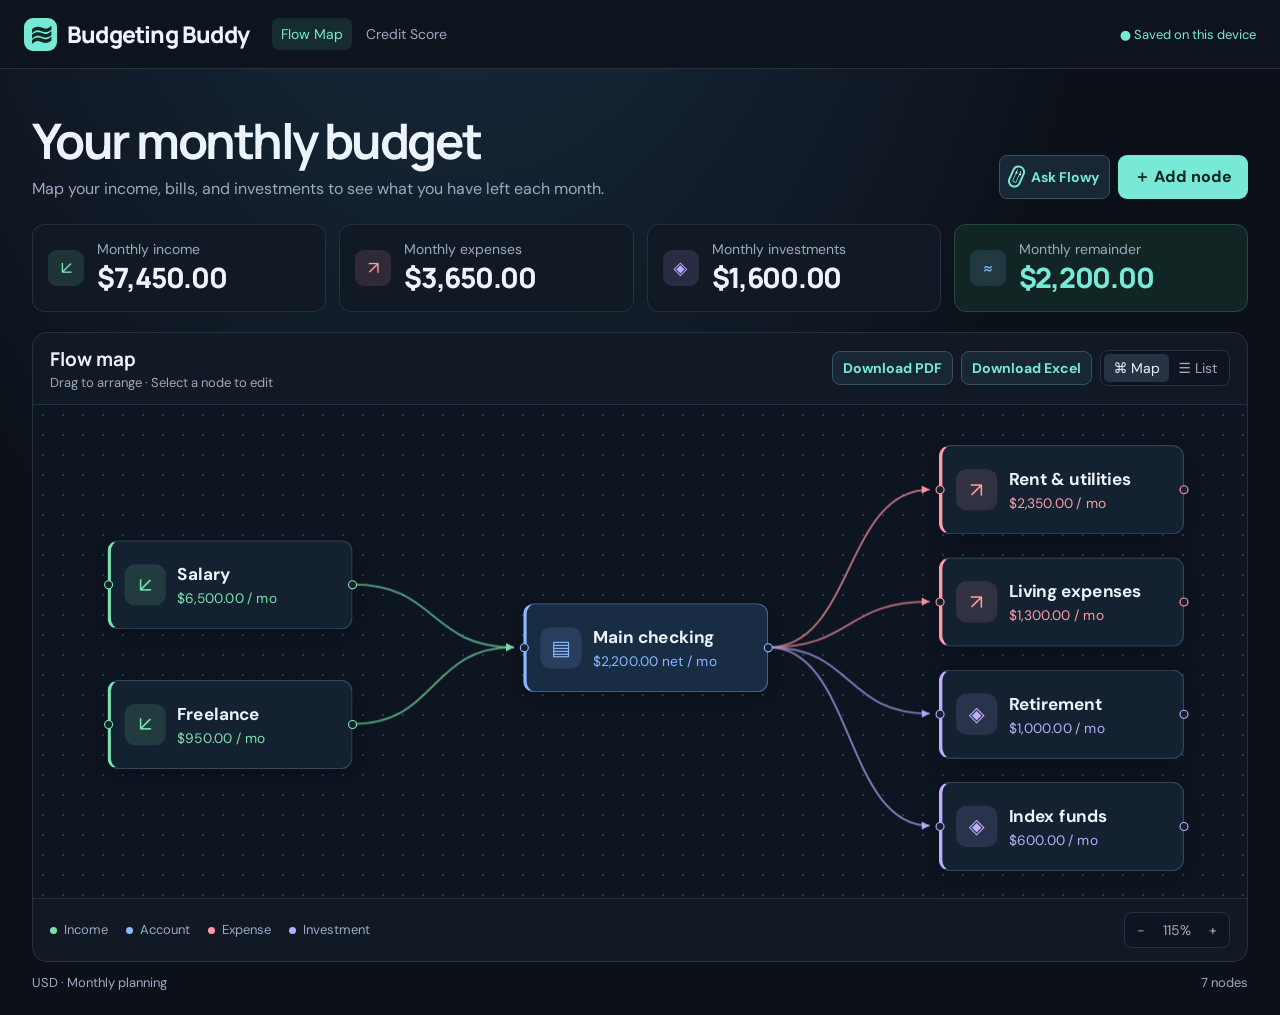
==== index.html @ cd51103c "Publish Budgeting Buddy static site" ====
<!doctype html>
<html lang="en"><head><meta charset="utf-8"><meta name="viewport" content="width=device-width,initial-scale=1"><meta name="description" content="Build a monthly budget, map how money moves between accounts, and see what you have left."><title>Budgeting Buddy — Visual Budget Planner</title><link rel="stylesheet" href="style.css"></head>
<body>
<header class="top"><a class="brand" href="./"><span class="mark">≋</span> Budgeting Buddy</a><nav class="site-nav" aria-label="Workspace"><a href="./" aria-current="page">Flow Map</a><a href="credit.html">Credit Score</a></nav><span id="status" class="saved" role="status">● Saved on this device</span></header>
<main>
<section class="intro"><div><h1>Your monthly budget</h1><p>Map your income, bills, and investments to see what you have left each month.</p></div><div class="intro-actions"><button class="download flowy-trigger" id="ask-flowy" type="button" aria-controls="flowy" aria-expanded="false"><span class="flowy-icon" aria-hidden="true"><i></i></span> Ask Flowy</button><button class="primary" id="add">＋ Add node</button></div></section>
<section class="metrics" aria-label="Monthly totals">
<article><span class="badge income">↙</span><div>Monthly income<strong id="income"></strong></div></article>
<article><span class="badge expense">↗</span><div>Monthly expenses<strong id="expense"></strong></div></article>
<article><span class="badge investment">◈</span><div>Monthly investments<strong id="investment"></strong></div></article>
<article class="net"><span class="badge account">≈</span><div>Monthly remainder<strong id="net"></strong></div></article>
</section>
<div class="planner-layout"><section class="board"><header class="boardhead"><div><h2>Flow map</h2><p>Drag to arrange · Select a node to edit</p></div><div class="board-actions"><button type="button" id="download-pdf" class="download">Download PDF</button><button type="button" id="download" class="download">Download Excel</button><div class="switch" aria-label="View"><button id="map" aria-pressed="true">⌘ Map</button><button id="list" aria-pressed="false">☰ List</button></div></div></header>
<div id="viewport"><div id="surface"><canvas id="edges" aria-hidden="true"></canvas><div id="nodes"></div></div></div><div id="listView" hidden></div>
<footer><div class="legend"><span class="income">Income</span><span class="account">Account</span><span class="expense">Expense</span><span class="investment">Investment</span></div><div class="zoom" id="zoom"><button id="out" aria-label="Zoom out">−</button><button id="fit" title="Fit map">100%</button><button id="in" aria-label="Zoom in">+</button></div></footer></section>
<aside id="flowy" class="flowy-panel" aria-labelledby="flowy-title" hidden>
<header class="flowy-head"><span class="flowy-avatar" aria-hidden="true"><span class="flowy-icon"><i></i></span></span><h2 id="flowy-title" tabindex="-1">Ask Flowy</h2><button type="button" id="close-flowy" aria-label="Close Ask Flowy">×</button></header>
<div class="flowy-body">
<p>Ask about your budget or try a spending change.</p>
<div class="flowy-prompts" aria-label="Budget questions">
<button type="button" data-question="summary">How does my budget look?</button>
<button type="button" data-question="accounts">Which accounts run short?</button>
<button type="button" data-question="expenses">Where could I cut spending?</button>
</div>
<form id="flowy-scenario"><label for="flowy-cut">What if I cut monthly expenses by</label><div class="flowy-input"><input id="flowy-cut" type="number" min="0.01" step=".01" max="999999999" required placeholder="USD"><button class="download" type="submit">Calculate</button></div></form>
<form id="flowy-chat" hidden><label for="flowy-question">Ask a question</label><div class="flowy-input"><input id="flowy-question" type="text" maxlength="500" required><button class="download" type="submit">Ask</button></div><p class="flowy-note">Uses on-device AI. Your plan stays in this browser.</p></form>
<div id="flowy-answer" class="flowy-answer" role="status" aria-live="polite" hidden></div>
</div></aside></div>
<p id="report-status" class="report-status" role="status"></p><div class="footnote"><span>USD · Monthly planning</span><span id="count"></span></div>
</main>
<dialog id="editor"><form id="form"><div class="dialoghead"><h2 id="dialogTitle">Add node</h2><button id="close" type="button" aria-label="Close">×</button></div><label>Node type<select name="type"><option value="income">Income</option><option value="account">Account</option><option value="expense">Expense</option><option value="investment">Investment</option></select></label><label>Name<input name="label" required maxlength="48" placeholder="e.g. Rent"></label><label id="amountLabel">Monthly amount (USD)<input name="amount" type="number" required min="0" max="999999999" step=".01" value="0"></label><label id="accountLabel"><span id="direction"></span><select name="account"></select></label><p id="help" aria-live="polite"></p><div class="actions"><button type="button" id="remove">Delete node</button><button class="primary" type="submit">Save node</button></div></form></dialog>
<script src="vendor/fflate.js"></script><script src="excel.js"></script><script src="report.js"></script><script src="plan.js"></script><script src="app.js"></script><script src="flowy.js"></script></body></html>
---- style.css ----
@import url('https://fonts.googleapis.com/css2?family=DM+Sans:wght@400;500;600;650;700&family=Manrope:wght@500;600;700;800&display=swap');
:root{color-scheme:dark;--bg:#0c1119;--panel:#111925;--line:#263142;--ink:#edf3fa;--muted:#9baac0;--cyan:#78e9d6;--green:#7ce2ad;--pink:#ff9ba6;--purple:#bbadff;--blue:#8bb9ff}
*{box-sizing:border-box}body{margin:0;background:radial-gradient(ellipse at 36% -40%,#1b3248 0,transparent 58%),var(--bg);color:var(--ink);font:16px 'DM Sans',system-ui,sans-serif}button,input,select{font:inherit}button{cursor:pointer;color:inherit}button:focus-visible,a:focus-visible,input:focus-visible,select:focus-visible{outline:2px solid var(--cyan);outline-offset:3px}button:hover{filter:brightness(1.17)}.top{height:69px;border-bottom:1px solid var(--line);display:flex;align-items:center;gap:23px;padding:0 max(24px,calc((100vw - 1280px)/2));background:#0d141e}.brand{color:var(--ink);text-decoration:none;font:800 23px Manrope,sans-serif;letter-spacing:-.8px;display:flex;gap:10px;align-items:center}.mark{display:grid;place-items:center;width:33px;height:33px;border-radius:9px;background:var(--cyan);color:#102923;font-size:29px;line-height:1}.workspace{color:var(--muted);font-size:14px;border-left:1px solid var(--line);padding-left:23px}.saved{margin-left:auto;color:var(--cyan);font-size:13px;white-space:nowrap}main{width:min(1280px,calc(100% - 64px));margin:38px auto 24px}.intro{display:flex;justify-content:space-between;align-items:end;gap:16px;margin-bottom:25px}.eyebrow{color:var(--cyan);font-size:13px;font-weight:800;letter-spacing:.15em}h1,h2{font-family:Manrope,system-ui,sans-serif;margin:0}h1{font-size:clamp(30px,5vw,49px);line-height:1.16;letter-spacing:-.052em;margin:6px 0 8px}p{color:var(--muted);margin:0}.primary{background:var(--cyan);color:#102621;border:0;border-radius:9px;padding:11px 16px;font-weight:800;white-space:nowrap}.metrics{display:grid;grid-template-columns:repeat(4,1fr);gap:13px;margin-bottom:20px}.metrics article{display:flex;align-items:center;gap:13px;padding:15px;background:var(--panel);border:1px solid var(--line);border-radius:12px;color:var(--muted);font-size:14px}.metrics .net{background:#112624;border-color:#264b45}.metrics strong{display:block;font:800 clamp(18px,2.6vw,28px) Manrope,sans-serif;color:var(--ink);letter-spacing:-.045em}.net strong{color:var(--cyan)}.badge{width:36px;height:36px;flex:none;display:grid;place-items:center;border-radius:9px;color:var(--tone);background:color-mix(in srgb,var(--tone) 13%,transparent);font-size:18px}.income{--tone:var(--green)}.expense{--tone:var(--pink)}.investment{--tone:var(--purple)}.account{--tone:var(--blue)}.board{border:1px solid var(--line);border-radius:15px;overflow:hidden;background:var(--panel)}.boardhead,footer{display:flex;justify-content:space-between;align-items:center;padding:13px 17px;gap:12px}.boardhead h2{font-size:19px}.boardhead p{font-size:13px;margin-top:2px}.switch,.zoom{display:flex;align-items:center;background:#0e1520;border:1px solid var(--line);border-radius:8px;padding:3px}.switch button,.zoom button,.dialoghead button{background:transparent;border:0;padding:5px 9px;border-radius:5px;font-size:14px;color:var(--muted);white-space:nowrap}.switch [aria-pressed=true]{background:#253344;color:var(--ink)}#viewport{height:clamp(420px,55vh,660px);background-color:#0d1520;background-image:radial-gradient(#2a3c51 1px,transparent 1px);background-size:20px 20px;overflow:auto;border-block:1px solid var(--line);position:relative}#surface{position:relative;transform-origin:top left}canvas,#nodes{position:absolute;left:0;top:0}.node{position:absolute;width:214px;height:78px;text-align:left;border:1px solid #33465b;border-left:3px solid var(--tone);border-radius:10px;background:#142131;box-shadow:0 6px 20px #060a1255;color:var(--ink);padding:10px 12px;display:flex;gap:10px;align-items:center;touch-action:none;user-select:none;cursor:grab}.node.account{background:#182c44;border-color:#49709c;border-left-color:var(--tone)}.node:active{cursor:grabbing}.node strong,.node small{display:block;overflow:hidden;text-overflow:ellipsis;white-space:nowrap}.node strong{font-size:15px}.node small{font-size:12px;color:var(--tone);margin-top:3px}.node .info{min-width:0}.ports{position:absolute;inset:0;pointer-events:none}.ports i{position:absolute;top:calc(50% - 4px);width:8px;height:8px;border:1px solid var(--tone);background:#152031;border-radius:50%}.ports i:first-child{left:-6px}.ports i:last-child{right:-5px}.legend{display:flex;flex-wrap:wrap;gap:8px 18px;color:var(--muted);font-size:13px}.legend span::before{content:'';display:inline-block;width:7px;height:7px;border-radius:50%;background:var(--tone);margin-right:7px}.footnote{display:flex;justify-content:space-between;margin-top:12px;color:var(--muted);font-size:13px}#listView{min-height:300px;padding:0 17px;border-block:1px solid var(--line)}.row{width:100%;display:grid;grid-template-columns:1.4fr 1fr 1fr;gap:10px;color:var(--ink);text-align:left;border:0;border-bottom:1px solid var(--line);background:transparent;padding:13px 0}.row span:nth-child(2){color:var(--muted)}.row span:last-child{text-align:right}dialog{background:#152030;color:var(--ink);border:1px solid #40536b;border-radius:15px;width:min(430px,calc(100% - 30px));padding:23px}dialog::backdrop{background:#060a12ba}.dialoghead,.actions{display:flex;justify-content:space-between;align-items:center;gap:10px}.dialoghead button{font-size:23px}label{display:block;margin:13px 0 0;color:var(--muted);font-size:14px}input,select{display:block;width:100%;margin-top:5px;background:#0c1521;color:var(--ink);border:1px solid #40536b;border-radius:7px;padding:9px}#help{font-size:13px;margin-top:12px}.actions{margin-top:18px}.actions .primary{margin-left:auto}#remove{color:var(--pink);background:transparent;border:1px solid #694450;border-radius:8px;padding:8px}.empty{padding:24px;color:var(--muted)}[hidden]{display:none!important}
@media(max-width:760px){main{width:calc(100% - 30px);margin-top:25px}.metrics{grid-template-columns:repeat(2,1fr);gap:8px}.metrics article{padding:10px;gap:8px}.metrics .badge{width:29px;height:29px}.workspace{display:none}.intro{align-items:start}.intro .primary{margin-top:21px;padding:9px}.top{padding-inline:15px}.legend{gap:6px 10px}footer,.boardhead{padding-inline:10px}}
.board-actions{display:flex;align-items:center;justify-content:flex-end;gap:8px;flex-wrap:wrap}.download{background:#172736;border:1px solid #375166;border-radius:8px;color:var(--cyan);font-size:14px;font-weight:700;padding:7px 10px;white-space:nowrap}
@media(max-width:440px){.boardhead{align-items:flex-start}.board-actions{flex-direction:column;align-items:flex-end}}
.report-status{font-size:14px;margin-top:9px}.report-status:empty{display:none}.download:disabled{cursor:wait;opacity:.7}
.intro-actions{display:flex;flex-wrap:wrap;justify-content:flex-end;gap:8px}
.flowy-trigger{display:inline-flex;align-items:center;gap:8px}
.planner-layout:has(.flowy-panel:not([hidden])){display:grid;grid-template-columns:minmax(0,1fr) minmax(280px,340px);gap:14px;align-items:start}
.flowy-panel{border:1px solid #32554e;background:var(--panel);border-radius:15px;overflow:hidden}
.flowy-head{display:flex;align-items:center;gap:12px;padding:12px 15px;background:#122722;border-bottom:1px solid #32554e}
.flowy-head h2{font-size:19px}
.flowy-head button{margin-left:auto;background:transparent;border:0;color:var(--muted);font-size:24px}
.flowy-avatar{display:grid;place-items:center;width:40px;height:40px;background:#1b4137;border-radius:12px}
.flowy-icon{position:relative;display:inline-block;width:13px;height:23px;border:2px solid var(--cyan);border-radius:8px;transform:rotate(24deg);flex:none}
.flowy-icon::before{content:'';position:absolute;inset:2px 2px 3px;border:1px solid var(--cyan);border-top-color:transparent;border-radius:5px}
.flowy-icon i{position:absolute;top:5px;left:2px;width:2px;height:2px;background:#fff;border-radius:50%;box-shadow:4px 0 #fff}
.flowy-avatar .flowy-icon{transform:rotate(24deg) scale(1.25)}
.flowy-body{padding:15px}
.flowy-prompts{display:grid;gap:7px;margin:13px 0}
.flowy-prompts button{background:#172736;border:1px solid #375166;border-radius:8px;text-align:left;padding:8px 10px;font-size:14px}
.flowy-input{display:flex;align-items:stretch;gap:6px;margin-top:5px}
.flowy-input input{margin:0;min-width:0}
.flowy-answer{border-left:2px solid var(--cyan);background:#132822;border-radius:6px;padding:10px 12px;margin-top:14px;white-space:pre-wrap;overflow-wrap:anywhere;font-size:15px;line-height:1.5}
.flowy-note{font-size:13px;margin-top:5px}
@media(max-width:900px){.planner-layout:has(.flowy-panel:not([hidden])){grid-template-columns:minmax(0,1fr)}.flowy-panel{grid-row:1}}
@media(max-width:760px){.intro-actions .primary{margin-top:0}}
.site-nav{display:flex;gap:5px;align-items:center}
.site-nav a{color:var(--muted);font-size:14px;text-decoration:none;padding:7px 9px;border-radius:7px;white-space:nowrap}
.site-nav a[aria-current=page]{color:var(--cyan);background:#172c2d}
.credit-layout{display:grid;grid-template-columns:minmax(0,1.65fr) minmax(260px,1fr);gap:15px;align-items:start}
.credit-box{padding:18px}.credit-heading,.credit-card-head,.credit-card-actions{display:flex;justify-content:space-between;align-items:center;gap:10px}
.credit-box h2{font-size:20px}.credit-guide p{margin:9px 0 17px;font-size:15px}.credit-guide p:last-child{margin-bottom:0}
.credit-card{border-top:1px solid var(--line);margin-top:15px;padding-top:13px}.credit-card h3{margin:0;overflow-wrap:anywhere}.credit-card-head span{white-space:nowrap;color:var(--cyan)}
.credit-card p{font-size:14px;margin:6px 0;overflow-wrap:anywhere}.credit-card-actions{justify-content:flex-start;flex-wrap:wrap;margin-top:9px}.credit-card-actions button{white-space:normal}
#credit-status{font-size:14px;color:var(--cyan);margin-top:10px}#credit-status:empty{display:none}#card-help{font-size:13px;margin-top:10px}
@media(max-width:760px){.credit-layout{grid-template-columns:minmax(0,1fr)}.top:has(.site-nav){flex-wrap:wrap;height:auto;min-height:69px;gap:7px 12px;padding-block:10px}.top:has(.site-nav) .saved{margin-left:0}.site-nav a{padding-inline:6px}}
.loan-box{margin-top:16px}.loan-box>p{margin-top:8px}.loan-fields{display:grid;grid-template-columns:repeat(auto-fit,minmax(min(100%,195px),1fr));gap:0 13px}.loan-note{font-size:14px;margin:10px 0}.loan-box h3{margin:0 0 5px}#loan-results{border-top:1px solid var(--line);margin-top:18px;padding-top:16px}.loan-table-wrap{overflow-x:auto;margin-top:12px}.loan-table{width:100%;border-collapse:collapse;font-size:14px}.loan-table th,.loan-table td{padding:9px;text-align:right;border-bottom:1px solid var(--line)}.loan-table th:first-child,.loan-table td:first-child{text-align:left}.loan-table th{color:var(--muted);background:#101c2a}.loan-table td:last-child{color:var(--cyan);font-weight:700}
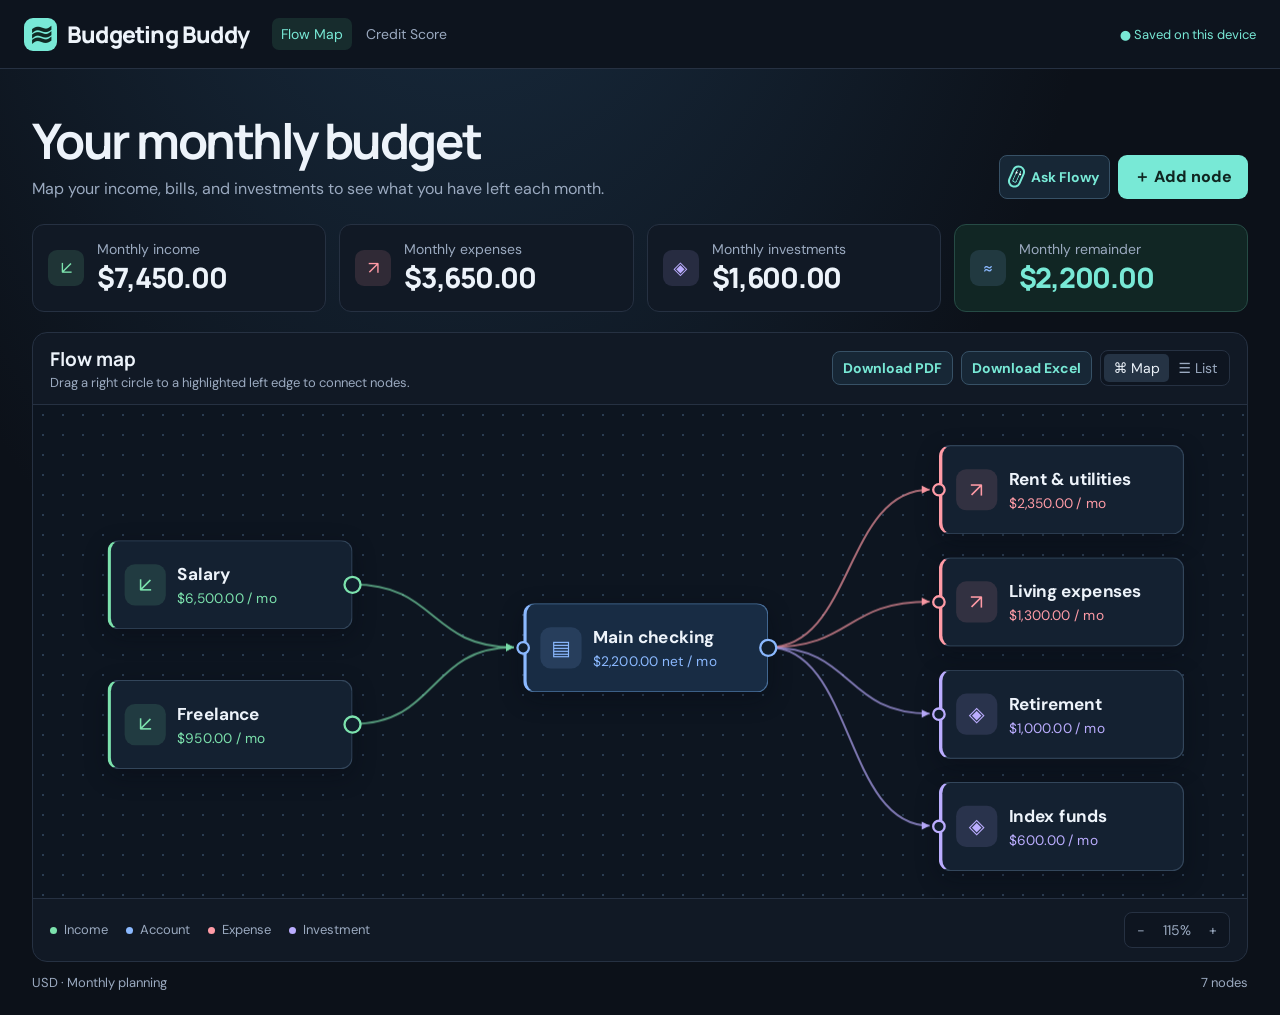
==== commit 822c295c: "Connect flow nodes with draggable percentage allocations" ====
--- a/index.html
+++ b/index.html
@@ -10,8 +10,8 @@
 <article><span class="badge investment">◈</span><div>Monthly investments<strong id="investment"></strong></div></article>
 <article class="net"><span class="badge account">≈</span><div>Monthly remainder<strong id="net"></strong></div></article>
 </section>
-<div class="planner-layout"><section class="board"><header class="boardhead"><div><h2>Flow map</h2><p>Drag to arrange · Select a node to edit</p></div><div class="board-actions"><button type="button" id="download-pdf" class="download">Download PDF</button><button type="button" id="download" class="download">Download Excel</button><div class="switch" aria-label="View"><button id="map" aria-pressed="true">⌘ Map</button><button id="list" aria-pressed="false">☰ List</button></div></div></header>
-<div id="viewport"><div id="surface"><canvas id="edges" aria-hidden="true"></canvas><div id="nodes"></div></div></div><div id="listView" hidden></div>
+<div class="planner-layout"><section class="board"><header class="boardhead"><div><h2>Flow map</h2><p>Drag a right circle to a highlighted left edge to connect nodes.</p></div><div class="board-actions"><button type="button" id="download-pdf" class="download">Download PDF</button><button type="button" id="download" class="download">Download Excel</button><div class="switch" aria-label="View"><button id="map" aria-pressed="true">⌘ Map</button><button id="list" aria-pressed="false">☰ List</button></div></div></header>
+<p id="connection-status" class="report-status" role="status"></p><div id="viewport"><div id="surface"><canvas id="edges" aria-hidden="true"></canvas><div id="nodes"></div></div></div><div id="listView" hidden></div>
 <footer><div class="legend"><span class="income">Income</span><span class="account">Account</span><span class="expense">Expense</span><span class="investment">Investment</span></div><div class="zoom" id="zoom"><button id="out" aria-label="Zoom out">−</button><button id="fit" title="Fit map">100%</button><button id="in" aria-label="Zoom in">+</button></div></footer></section>
 <aside id="flowy" class="flowy-panel" aria-labelledby="flowy-title" hidden>
 <header class="flowy-head"><span class="flowy-avatar" aria-hidden="true"><span class="flowy-icon"><i></i></span></span><h2 id="flowy-title" tabindex="-1">Ask Flowy</h2><button type="button" id="close-flowy" aria-label="Close Ask Flowy">×</button></header>
@@ -28,5 +28,10 @@
 </div></aside></div>
 <p id="report-status" class="report-status" role="status"></p><div class="footnote"><span>USD · Monthly planning</span><span id="count"></span></div>
 </main>
-<dialog id="editor"><form id="form"><div class="dialoghead"><h2 id="dialogTitle">Add node</h2><button id="close" type="button" aria-label="Close">×</button></div><label>Node type<select name="type"><option value="income">Income</option><option value="account">Account</option><option value="expense">Expense</option><option value="investment">Investment</option></select></label><label>Name<input name="label" required maxlength="48" placeholder="e.g. Rent"></label><label id="amountLabel">Monthly amount (USD)<input name="amount" type="number" required min="0" max="999999999" step=".01" value="0"></label><label id="accountLabel"><span id="direction"></span><select name="account"></select></label><p id="help" aria-live="polite"></p><div class="actions"><button type="button" id="remove">Delete node</button><button class="primary" type="submit">Save node</button></div></form></dialog>
-<script src="vendor/fflate.js"></script><script src="excel.js"></script><script src="report.js"></script><script src="plan.js"></script><script src="app.js"></script><script src="flowy.js"></script></body></html>
+<dialog id="editor"><form id="form"><div class="dialoghead"><h2 id="dialogTitle">Add node</h2><button id="close" type="button" aria-label="Close">×</button></div><label>Node type<select name="type"><option value="income">Income</option><option value="account">Account</option><option value="expense">Expense</option><option value="investment">Investment</option></select></label><label>Name<input name="label" required maxlength="48" placeholder="e.g. Rent"></label><label id="amountLabel">Monthly amount (USD)<input name="amount" type="number" required min="0" max="999999999" step=".01" value="0"></label><label id="accountLabel"><span id="direction"></span><select name="account"></select></label><p id="help" aria-live="polite"></p><button type="button" class="download" id="node-connections" hidden>Edit percentage allocations</button><div class="actions"><button type="button" id="remove">Delete node</button><button class="primary" type="submit">Save node</button></div></form></dialog>
+<dialog id="connection-editor"><form id="connection-form">
+<div class="dialoghead"><h2 id="connection-title">Edit connections</h2><button id="close-connection" type="button" aria-label="Close">×</button></div>
+<p id="connection-help"></p><div id="allocation-fields"></div><p id="allocation-status" aria-live="polite"></p>
+<div class="actions"><button class="primary" type="submit">Save connections</button></div>
+</form></dialog>
+<script src="vendor/fflate.js"></script><script src="excel.js"></script><script src="report.js"></script><script src="plan.js"></script><script src="connections.js"></script><script src="connection-editor.js"></script><script src="app.js"></script><script src="flowy.js"></script></body></html>
--- a/style.css
+++ b/style.css
@@ -37,3 +37,5 @@
 #credit-status{font-size:14px;color:var(--cyan);margin-top:10px}#credit-status:empty{display:none}#card-help{font-size:13px;margin-top:10px}
 @media(max-width:760px){.credit-layout{grid-template-columns:minmax(0,1fr)}.top:has(.site-nav){flex-wrap:wrap;height:auto;min-height:69px;gap:7px 12px;padding-block:10px}.top:has(.site-nav) .saved{margin-left:0}.site-nav a{padding-inline:6px}}
 .loan-box{margin-top:16px}.loan-box>p{margin-top:8px}.loan-fields{display:grid;grid-template-columns:repeat(auto-fit,minmax(min(100%,195px),1fr));gap:0 13px}.loan-note{font-size:14px;margin:10px 0}.loan-box h3{margin:0 0 5px}#loan-results{border-top:1px solid var(--line);margin-top:18px;padding-top:16px}.loan-table-wrap{overflow-x:auto;margin-top:12px}.loan-table{width:100%;border-collapse:collapse;font-size:14px}.loan-table th,.loan-table td{padding:9px;text-align:right;border-bottom:1px solid var(--line)}.loan-table th:first-child,.loan-table td:first-child{text-align:left}.loan-table th{color:var(--muted);background:#101c2a}.loan-table td:last-child{color:var(--cyan);font-weight:700}
+.node-shell{position:absolute;width:214px;height:78px}.node-shell .node{position:relative;inset:0}.node-shell:focus-within,.node-shell:hover{z-index:2}.node-outlet,.node-inlet{position:absolute;top:50%;width:16px;height:16px;border:2px solid var(--tone);border-radius:50%;background:#111e2c;transform:translateY(-50%);z-index:1}.node-outlet{right:-8px;padding:0;touch-action:none;cursor:crosshair}.node-inlet{left:-6px;width:12px;height:12px;pointer-events:none}.node-shell.connection-target .node{box-shadow:inset 8px 0 #78e9d640,0 0 0 1px #78e9d680}.node-shell.connection-hover .node{box-shadow:inset 10px 0 var(--cyan),0 0 0 2px var(--cyan)}#connection-status{padding:0 17px 10px}#connection-help,#allocation-status{font-size:14px;margin-top:10px}#allocation-fields{max-height:45vh;overflow:auto;padding:0 4px 4px}#allocation-status{color:var(--cyan)}
+.node-inlet{pointer-events:auto}#node-connections{margin-top:10px}
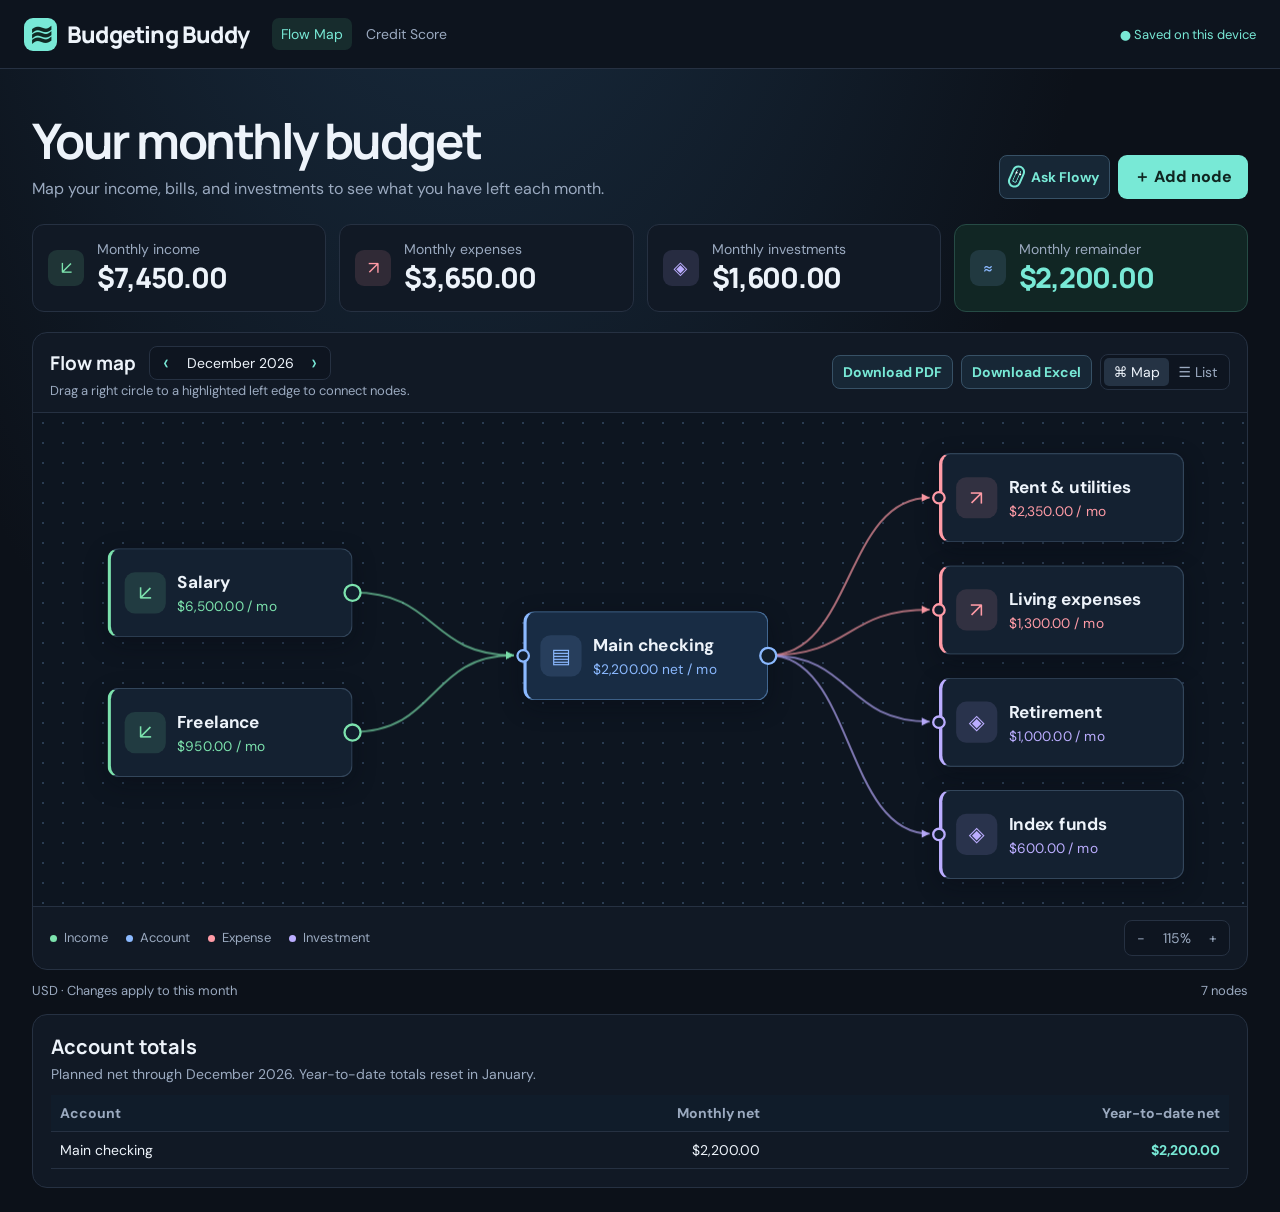
==== commit 9e1fda8f: "Add month-by-month budgets and year-to-date account rollups" ====
--- a/index.html
+++ b/index.html
@@ -1,7 +1,7 @@
 <!doctype html>
 <html lang="en"><head><meta charset="utf-8"><meta name="viewport" content="width=device-width,initial-scale=1"><meta name="description" content="Build a monthly budget, map how money moves between accounts, and see what you have left."><title>Budgeting Buddy — Visual Budget Planner</title><link rel="stylesheet" href="style.css"></head>
 <body>
-<header class="top"><a class="brand" href="./"><span class="mark">≋</span> Budgeting Buddy</a><nav class="site-nav" aria-label="Workspace"><a href="./" aria-current="page">Flow Map</a><a href="credit.html">Credit Score</a></nav><span id="status" class="saved" role="status">● Saved on this device</span></header>
+<header class="top"><a class="brand" href="./"><span class="mark">≋</span> Budgeting Buddy</a><nav class="site-nav" aria-label="Workspace"><a href="./" aria-current="page">Flow Map</a><a id="credit-link" href="credit.html">Credit Score</a></nav><span id="status" class="saved" role="status">● Saved on this device</span></header>
 <main>
 <section class="intro"><div><h1>Your monthly budget</h1><p>Map your income, bills, and investments to see what you have left each month.</p></div><div class="intro-actions"><button class="download flowy-trigger" id="ask-flowy" type="button" aria-controls="flowy" aria-expanded="false"><span class="flowy-icon" aria-hidden="true"><i></i></span> Ask Flowy</button><button class="primary" id="add">＋ Add node</button></div></section>
 <section class="metrics" aria-label="Monthly totals">
@@ -10,7 +10,7 @@
 <article><span class="badge investment">◈</span><div>Monthly investments<strong id="investment"></strong></div></article>
 <article class="net"><span class="badge account">≈</span><div>Monthly remainder<strong id="net"></strong></div></article>
 </section>
-<div class="planner-layout"><section class="board"><header class="boardhead"><div><h2>Flow map</h2><p>Drag a right circle to a highlighted left edge to connect nodes.</p></div><div class="board-actions"><button type="button" id="download-pdf" class="download">Download PDF</button><button type="button" id="download" class="download">Download Excel</button><div class="switch" aria-label="View"><button id="map" aria-pressed="true">⌘ Map</button><button id="list" aria-pressed="false">☰ List</button></div></div></header>
+<div class="planner-layout"><section class="board"><header class="boardhead"><div><div class="map-title"><h2>Flow map</h2><div class="month-picker" role="group" aria-label="Budget month"><button type="button" id="prev-month" aria-label="Previous month">‹</button><time id="budget-month" aria-live="polite"></time><button type="button" id="next-month" aria-label="Next month">›</button></div></div><p>Drag a right circle to a highlighted left edge to connect nodes.</p></div><div class="board-actions"><button type="button" id="download-pdf" class="download">Download PDF</button><button type="button" id="download" class="download">Download Excel</button><div class="switch" aria-label="View"><button id="map" aria-pressed="true">⌘ Map</button><button id="list" aria-pressed="false">☰ List</button></div></div></header>
 <p id="connection-status" class="report-status" role="status"></p><div id="viewport"><div id="surface"><canvas id="edges" aria-hidden="true"></canvas><div id="nodes"></div></div></div><div id="listView" hidden></div>
 <footer><div class="legend"><span class="income">Income</span><span class="account">Account</span><span class="expense">Expense</span><span class="investment">Investment</span></div><div class="zoom" id="zoom"><button id="out" aria-label="Zoom out">−</button><button id="fit" title="Fit map">100%</button><button id="in" aria-label="Zoom in">+</button></div></footer></section>
 <aside id="flowy" class="flowy-panel" aria-labelledby="flowy-title" hidden>
@@ -26,9 +26,13 @@
 <form id="flowy-chat" hidden><label for="flowy-question">Ask a question</label><div class="flowy-input"><input id="flowy-question" type="text" maxlength="500" required><button class="download" type="submit">Ask</button></div><p class="flowy-note">Uses on-device AI. Your plan stays in this browser.</p></form>
 <div id="flowy-answer" class="flowy-answer" role="status" aria-live="polite" hidden></div>
 </div></aside></div>
-<p id="report-status" class="report-status" role="status"></p><div class="footnote"><span>USD · Monthly planning</span><span id="count"></span></div>
+<p id="report-status" class="report-status" role="status"></p><div class="footnote"><span id="month-note"></span><span id="count"></span></div>
+<section class="board credit-box account-rollup" aria-labelledby="account-rollup-title">
+<h2 id="account-rollup-title">Account totals</h2><p id="account-period"></p>
+<div class="loan-table-wrap"><table class="loan-table"><thead><tr><th scope="col">Account</th><th scope="col">Monthly net</th><th scope="col">Year-to-date net</th></tr></thead><tbody id="account-rollup-body"></tbody></table></div>
+</section>
 </main>
-<dialog id="editor"><form id="form"><div class="dialoghead"><h2 id="dialogTitle">Add node</h2><button id="close" type="button" aria-label="Close">×</button></div><label>Node type<select name="type"><option value="income">Income</option><option value="account">Account</option><option value="expense">Expense</option><option value="investment">Investment</option></select></label><label>Name<input name="label" required maxlength="48" placeholder="e.g. Rent"></label><label id="amountLabel">Monthly amount (USD)<input name="amount" type="number" required min="0" max="999999999" step=".01" value="0"></label><label id="accountLabel"><span id="direction"></span><select name="account"></select></label><p id="help" aria-live="polite"></p><button type="button" class="download" id="node-connections" hidden>Edit percentage allocations</button><div class="actions"><button type="button" id="remove">Delete node</button><button class="primary" type="submit">Save node</button></div></form></dialog>
+<dialog id="editor"><form id="form"><div class="dialoghead"><h2 id="dialogTitle">Add node</h2><button id="close" type="button" aria-label="Close">×</button></div><label>Node type<select name="type"><option value="income">Income</option><option value="account">Account</option><option value="expense">Expense</option><option value="investment">Investment</option></select></label><label>Name<input name="label" required maxlength="48" placeholder="e.g. Rent"></label><label id="fundingModeLabel" hidden>Investment funding<select name="fundingMode"><option value="fixed">Fixed monthly amount</option><option value="percent">Percentage of available account funds</option></select></label><label id="investmentShareLabel" hidden>Percentage<input name="investmentShare" type="number" required min=".01" max="100" step=".01" value="10"></label><label id="amountLabel">Monthly amount (USD)<input name="amount" type="number" required min="0" max="999999999" step=".01" value="0"></label><label id="accountLabel"><span id="direction"></span><select name="account"></select></label><p id="help" aria-live="polite"></p><button type="button" class="download" id="node-connections" hidden>Edit percentage allocations</button><div class="actions"><button type="button" id="remove">Delete node</button><button class="primary" type="submit">Save node</button></div></form></dialog>
 <dialog id="connection-editor"><form id="connection-form">
 <div class="dialoghead"><h2 id="connection-title">Edit connections</h2><button id="close-connection" type="button" aria-label="Close">×</button></div>
 <p id="connection-help"></p><div id="allocation-fields"></div><p id="allocation-status" aria-live="polite"></p>
--- a/style.css
+++ b/style.css
@@ -39,3 +39,5 @@
 .loan-box{margin-top:16px}.loan-box>p{margin-top:8px}.loan-fields{display:grid;grid-template-columns:repeat(auto-fit,minmax(min(100%,195px),1fr));gap:0 13px}.loan-note{font-size:14px;margin:10px 0}.loan-box h3{margin:0 0 5px}#loan-results{border-top:1px solid var(--line);margin-top:18px;padding-top:16px}.loan-table-wrap{overflow-x:auto;margin-top:12px}.loan-table{width:100%;border-collapse:collapse;font-size:14px}.loan-table th,.loan-table td{padding:9px;text-align:right;border-bottom:1px solid var(--line)}.loan-table th:first-child,.loan-table td:first-child{text-align:left}.loan-table th{color:var(--muted);background:#101c2a}.loan-table td:last-child{color:var(--cyan);font-weight:700}
 .node-shell{position:absolute;width:214px;height:78px}.node-shell .node{position:relative;inset:0}.node-shell:focus-within,.node-shell:hover{z-index:2}.node-outlet,.node-inlet{position:absolute;top:50%;width:16px;height:16px;border:2px solid var(--tone);border-radius:50%;background:#111e2c;transform:translateY(-50%);z-index:1}.node-outlet{right:-8px;padding:0;touch-action:none;cursor:crosshair}.node-inlet{left:-6px;width:12px;height:12px;pointer-events:none}.node-shell.connection-target .node{box-shadow:inset 8px 0 #78e9d640,0 0 0 1px #78e9d680}.node-shell.connection-hover .node{box-shadow:inset 10px 0 var(--cyan),0 0 0 2px var(--cyan)}#connection-status{padding:0 17px 10px}#connection-help,#allocation-status{font-size:14px;margin-top:10px}#allocation-fields{max-height:45vh;overflow:auto;padding:0 4px 4px}#allocation-status{color:var(--cyan)}
 .node-inlet{pointer-events:auto}#node-connections{margin-top:10px}
+.map-title,.month-picker{display:flex;align-items:center;gap:8px}.map-title{flex-wrap:wrap;column-gap:13px}.month-picker{gap:4px;border:1px solid var(--line);border-radius:8px;background:#0e1520;padding:2px}.month-picker button{border:0;background:transparent;color:var(--cyan);border-radius:5px;width:28px;height:28px;font-size:22px;line-height:1}.month-picker button:disabled{opacity:.4;cursor:default}.month-picker time{font-size:14px;min-width:112px;text-align:center;white-space:nowrap}.account-rollup{margin-top:15px}.account-rollup p{font-size:14px;margin-top:5px}
+@media(max-width:560px){.boardhead:has(.map-title){flex-wrap:wrap}.boardhead:has(.map-title) .board-actions{flex-direction:row;justify-content:flex-start}}
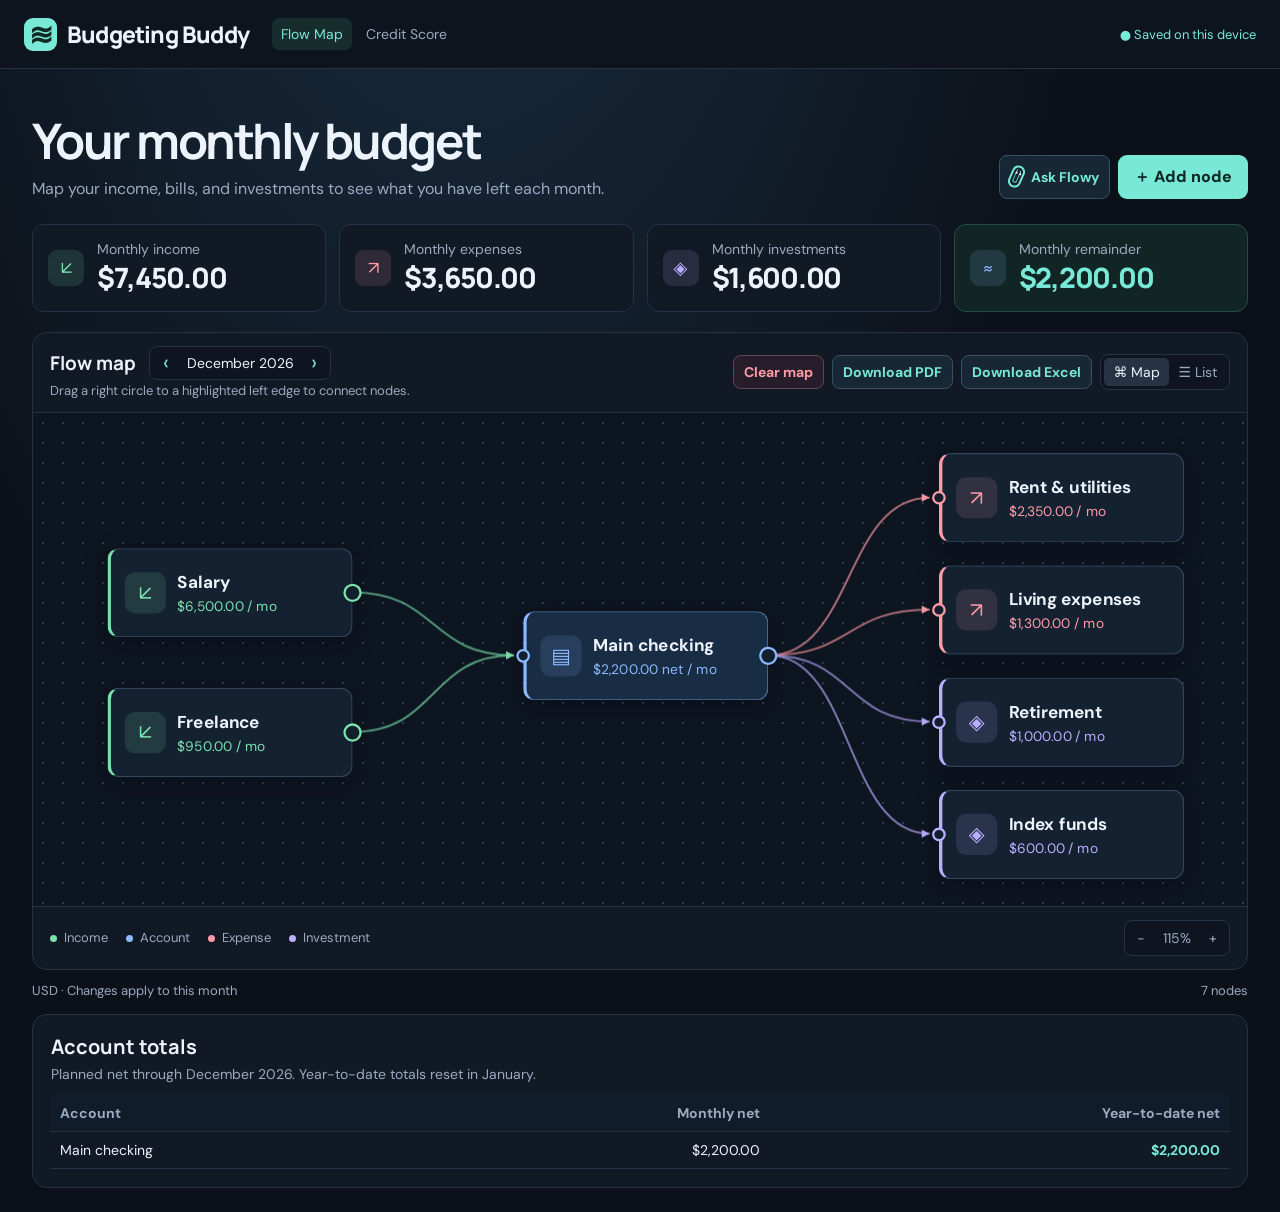
==== commit cdb9e49c: "Add month-scoped Clear Map action" ====
--- a/index.html
+++ b/index.html
@@ -10,7 +10,7 @@
 <article><span class="badge investment">◈</span><div>Monthly investments<strong id="investment"></strong></div></article>
 <article class="net"><span class="badge account">≈</span><div>Monthly remainder<strong id="net"></strong></div></article>
 </section>
-<div class="planner-layout"><section class="board"><header class="boardhead"><div><div class="map-title"><h2>Flow map</h2><div class="month-picker" role="group" aria-label="Budget month"><button type="button" id="prev-month" aria-label="Previous month">‹</button><time id="budget-month" aria-live="polite"></time><button type="button" id="next-month" aria-label="Next month">›</button></div></div><p>Drag a right circle to a highlighted left edge to connect nodes.</p></div><div class="board-actions"><button type="button" id="download-pdf" class="download">Download PDF</button><button type="button" id="download" class="download">Download Excel</button><div class="switch" aria-label="View"><button id="map" aria-pressed="true">⌘ Map</button><button id="list" aria-pressed="false">☰ List</button></div></div></header>
+<div class="planner-layout"><section class="board"><header class="boardhead"><div><div class="map-title"><h2>Flow map</h2><div class="month-picker" role="group" aria-label="Budget month"><button type="button" id="prev-month" aria-label="Previous month">‹</button><time id="budget-month" aria-live="polite"></time><button type="button" id="next-month" aria-label="Next month">›</button></div></div><p>Drag a right circle to a highlighted left edge to connect nodes.</p></div><div class="board-actions"><button type="button" id="clear-map" class="download clear-map">Clear map</button><button type="button" id="download-pdf" class="download">Download PDF</button><button type="button" id="download" class="download">Download Excel</button><div class="switch" aria-label="View"><button id="map" aria-pressed="true">⌘ Map</button><button id="list" aria-pressed="false">☰ List</button></div></div></header>
 <p id="connection-status" class="report-status" role="status"></p><div id="viewport"><div id="surface"><canvas id="edges" aria-hidden="true"></canvas><div id="nodes"></div></div></div><div id="listView" hidden></div>
 <footer><div class="legend"><span class="income">Income</span><span class="account">Account</span><span class="expense">Expense</span><span class="investment">Investment</span></div><div class="zoom" id="zoom"><button id="out" aria-label="Zoom out">−</button><button id="fit" title="Fit map">100%</button><button id="in" aria-label="Zoom in">+</button></div></footer></section>
 <aside id="flowy" class="flowy-panel" aria-labelledby="flowy-title" hidden>
@@ -33,6 +33,14 @@
 </section>
 </main>
 <dialog id="editor"><form id="form"><div class="dialoghead"><h2 id="dialogTitle">Add node</h2><button id="close" type="button" aria-label="Close">×</button></div><label>Node type<select name="type"><option value="income">Income</option><option value="account">Account</option><option value="expense">Expense</option><option value="investment">Investment</option></select></label><label>Name<input name="label" required maxlength="48" placeholder="e.g. Rent"></label><label id="fundingModeLabel" hidden>Investment funding<select name="fundingMode"><option value="fixed">Fixed monthly amount</option><option value="percent">Percentage of available account funds</option></select></label><label id="investmentShareLabel" hidden>Percentage<input name="investmentShare" type="number" required min=".01" max="100" step=".01" value="10"></label><label id="amountLabel">Monthly amount (USD)<input name="amount" type="number" required min="0" max="999999999" step=".01" value="0"></label><label id="accountLabel"><span id="direction"></span><select name="account"></select></label><p id="help" aria-live="polite"></p><button type="button" class="download" id="node-connections" hidden>Edit percentage allocations</button><div class="actions"><button type="button" id="remove">Delete node</button><button class="primary" type="submit">Save node</button></div></form></dialog>
+<dialog id="clear-map-dialog" aria-labelledby="clear-map-title" aria-describedby="clear-map-description">
+  <form id="clear-map-form">
+    <h2 id="clear-map-title">Clear Flow Map?</h2>
+    <p id="clear-map-description"></p>
+    <p id="clear-map-error" role="status"></p>
+    <div class="actions"><button type="button" id="cancel-clear-map" class="download" autofocus>Cancel</button><button type="submit" class="download clear-map">Clear map</button></div>
+  </form>
+</dialog>
 <dialog id="connection-editor"><form id="connection-form">
 <div class="dialoghead"><h2 id="connection-title">Edit connections</h2><button id="close-connection" type="button" aria-label="Close">×</button></div>
 <p id="connection-help"></p><div id="allocation-fields"></div><p id="allocation-status" aria-live="polite"></p>
--- a/style.css
+++ b/style.css
@@ -41,3 +41,5 @@
 .node-inlet{pointer-events:auto}#node-connections{margin-top:10px}
 .map-title,.month-picker{display:flex;align-items:center;gap:8px}.map-title{flex-wrap:wrap;column-gap:13px}.month-picker{gap:4px;border:1px solid var(--line);border-radius:8px;background:#0e1520;padding:2px}.month-picker button{border:0;background:transparent;color:var(--cyan);border-radius:5px;width:28px;height:28px;font-size:22px;line-height:1}.month-picker button:disabled{opacity:.4;cursor:default}.month-picker time{font-size:14px;min-width:112px;text-align:center;white-space:nowrap}.account-rollup{margin-top:15px}.account-rollup p{font-size:14px;margin-top:5px}
 @media(max-width:560px){.boardhead:has(.map-title){flex-wrap:wrap}.boardhead:has(.map-title) .board-actions{flex-direction:row;justify-content:flex-start}}
+.clear-map{border-color:#694450;color:var(--pink);background:#271c29}.clear-map:disabled{cursor:default}
+#clear-map-description,#clear-map-error{margin-top:10px}#clear-map-error:empty{display:none}
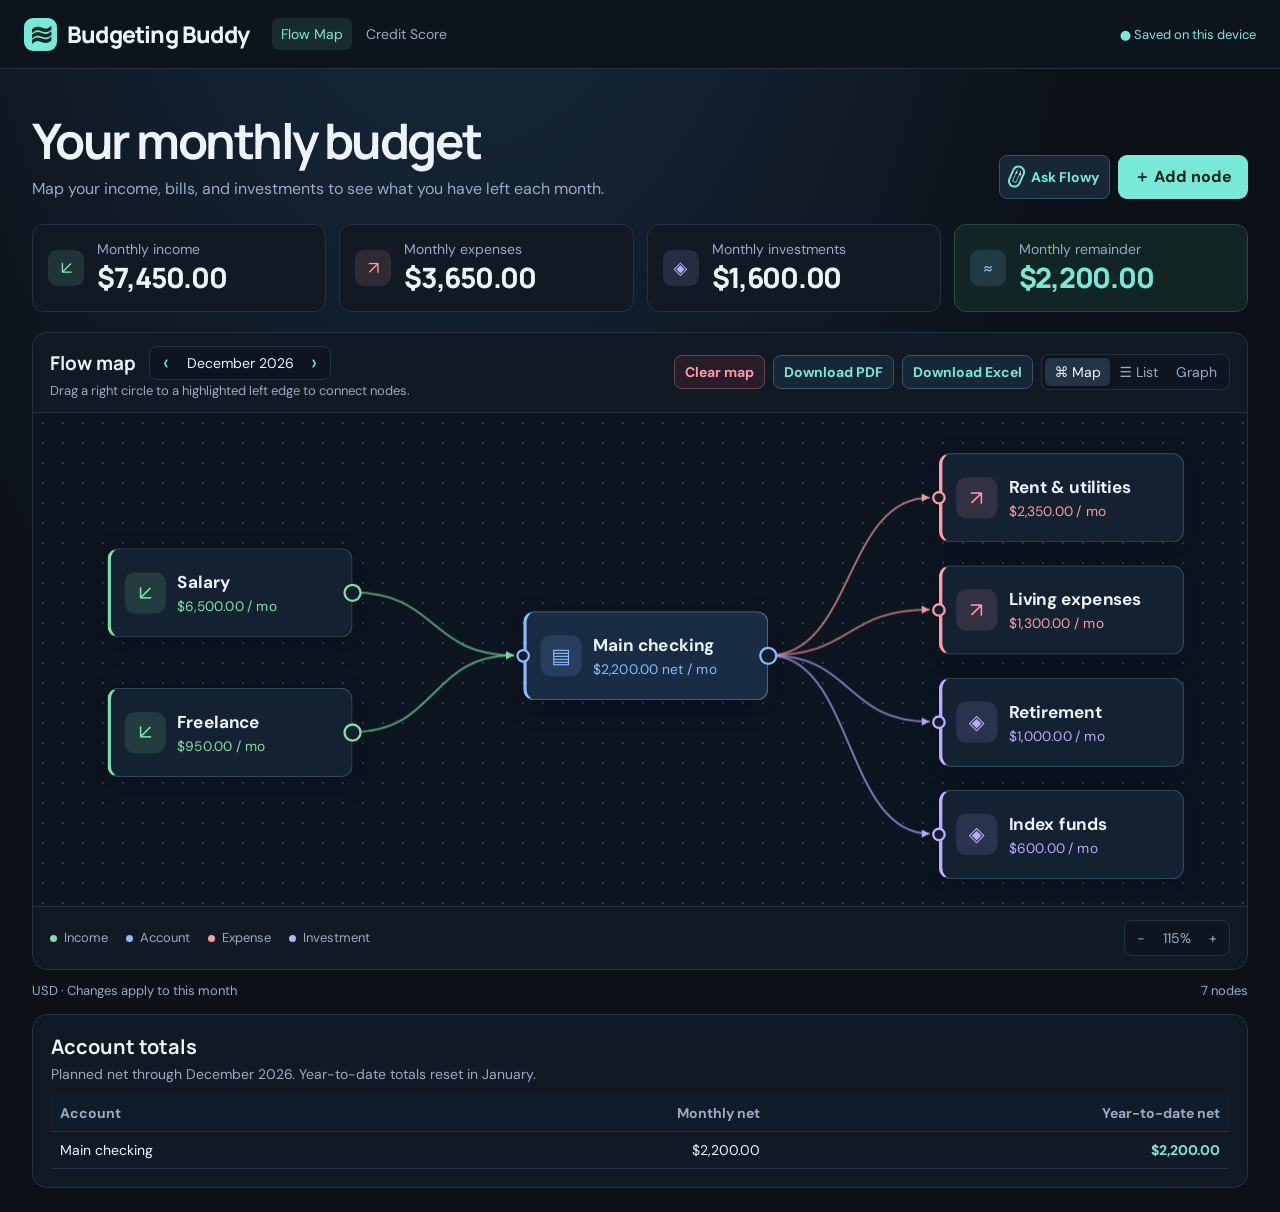
==== commit a2c63e1f: "Add interactive month-to-month budget graph" ====
--- a/index.html
+++ b/index.html
@@ -1,5 +1,5 @@
 <!doctype html>
-<html lang="en"><head><meta charset="utf-8"><meta name="viewport" content="width=device-width,initial-scale=1"><meta name="description" content="Build a monthly budget, map how money moves between accounts, and see what you have left."><title>Budgeting Buddy — Visual Budget Planner</title><link rel="stylesheet" href="style.css"></head>
+<html lang="en"><head><meta charset="utf-8"><meta name="viewport" content="width=device-width,initial-scale=1"><meta name="description" content="Build a monthly budget, map how money moves between accounts, and see what you have left."><title>Budgeting Buddy — Visual Budget Planner</title><link rel="stylesheet" href="style.css?v=budget-graph-1"></head>
 <body>
 <header class="top"><a class="brand" href="./"><span class="mark">≋</span> Budgeting Buddy</a><nav class="site-nav" aria-label="Workspace"><a href="./" aria-current="page">Flow Map</a><a id="credit-link" href="credit.html">Credit Score</a></nav><span id="status" class="saved" role="status">● Saved on this device</span></header>
 <main>
@@ -10,9 +10,19 @@
 <article><span class="badge investment">◈</span><div>Monthly investments<strong id="investment"></strong></div></article>
 <article class="net"><span class="badge account">≈</span><div>Monthly remainder<strong id="net"></strong></div></article>
 </section>
-<div class="planner-layout"><section class="board"><header class="boardhead"><div><div class="map-title"><h2>Flow map</h2><div class="month-picker" role="group" aria-label="Budget month"><button type="button" id="prev-month" aria-label="Previous month">‹</button><time id="budget-month" aria-live="polite"></time><button type="button" id="next-month" aria-label="Next month">›</button></div></div><p>Drag a right circle to a highlighted left edge to connect nodes.</p></div><div class="board-actions"><button type="button" id="clear-map" class="download clear-map">Clear map</button><button type="button" id="download-pdf" class="download">Download PDF</button><button type="button" id="download" class="download">Download Excel</button><div class="switch" aria-label="View"><button id="map" aria-pressed="true">⌘ Map</button><button id="list" aria-pressed="false">☰ List</button></div></div></header>
+<div class="planner-layout"><section class="board"><header class="boardhead"><div><div class="map-title"><h2>Flow map</h2><div class="month-picker" role="group" aria-label="Budget month"><button type="button" id="prev-month" aria-label="Previous month">‹</button><time id="budget-month" aria-live="polite"></time><button type="button" id="next-month" aria-label="Next month">›</button></div></div><p id="view-help">Drag a right circle to a highlighted left edge to connect nodes.</p></div><div class="board-actions"><button type="button" id="clear-map" class="download clear-map" aria-expanded="false" aria-controls="clear-map-confirmation">Clear map</button><button type="button" id="download-pdf" class="download">Download PDF</button><button type="button" id="download" class="download">Download Excel</button><div class="switch" aria-label="View"><button id="map" aria-pressed="true">⌘ Map</button><button id="list" aria-pressed="false">☰ List</button><button type="button" id="graph" aria-pressed="false" aria-controls="graph-view">Graph</button></div></div></header>
+<section id="clear-map-confirmation" class="clear-map-confirmation" aria-label="Confirm clearing the Flow Map" hidden>
+<p id="clear-map-description"></p><p id="clear-map-error" role="status"></p>
+<div><button type="button" id="cancel-clear-map" class="download">Cancel</button><button type="button" id="confirm-clear-map" class="download clear-map">Clear this month</button></div>
+</section>
 <p id="connection-status" class="report-status" role="status"></p><div id="viewport"><div id="surface"><canvas id="edges" aria-hidden="true"></canvas><div id="nodes"></div></div></div><div id="listView" hidden></div>
-<footer><div class="legend"><span class="income">Income</span><span class="account">Account</span><span class="expense">Expense</span><span class="investment">Investment</span></div><div class="zoom" id="zoom"><button id="out" aria-label="Zoom out">−</button><button id="fit" title="Fit map">100%</button><button id="in" aria-label="Zoom in">+</button></div></footer></section>
+<section id="graph-view" class="graph-view" aria-labelledby="graph-title" hidden>
+<div class="graph-heading"><h3 id="graph-title">Monthly budget</h3><p id="graph-status" aria-live="polite"></p></div>
+<div class="legend graph-legend" aria-label="Chart series"><span class="income">Income</span><span class="expense">Expenses</span><span class="investment">Investments</span><span class="graph-remainder">Remainder</span></div>
+<div class="graph-scroll" id="graph-scroll" tabindex="0" aria-label="Monthly budget chart, scroll for more months">
+<div class="graph-chart" id="graph-chart"></div></div>
+</section>
+<footer id="map-footer"><div class="legend"><span class="income">Income</span><span class="account">Account</span><span class="expense">Expense</span><span class="investment">Investment</span></div><div class="zoom" id="zoom"><button id="out" aria-label="Zoom out">−</button><button id="fit" title="Fit map">100%</button><button id="in" aria-label="Zoom in">+</button></div></footer></section>
 <aside id="flowy" class="flowy-panel" aria-labelledby="flowy-title" hidden>
 <header class="flowy-head"><span class="flowy-avatar" aria-hidden="true"><span class="flowy-icon"><i></i></span></span><h2 id="flowy-title" tabindex="-1">Ask Flowy</h2><button type="button" id="close-flowy" aria-label="Close Ask Flowy">×</button></header>
 <div class="flowy-body">
@@ -33,17 +43,9 @@
 </section>
 </main>
 <dialog id="editor"><form id="form"><div class="dialoghead"><h2 id="dialogTitle">Add node</h2><button id="close" type="button" aria-label="Close">×</button></div><label>Node type<select name="type"><option value="income">Income</option><option value="account">Account</option><option value="expense">Expense</option><option value="investment">Investment</option></select></label><label>Name<input name="label" required maxlength="48" placeholder="e.g. Rent"></label><label id="fundingModeLabel" hidden>Investment funding<select name="fundingMode"><option value="fixed">Fixed monthly amount</option><option value="percent">Percentage of available account funds</option></select></label><label id="investmentShareLabel" hidden>Percentage<input name="investmentShare" type="number" required min=".01" max="100" step=".01" value="10"></label><label id="amountLabel">Monthly amount (USD)<input name="amount" type="number" required min="0" max="999999999" step=".01" value="0"></label><label id="accountLabel"><span id="direction"></span><select name="account"></select></label><p id="help" aria-live="polite"></p><button type="button" class="download" id="node-connections" hidden>Edit percentage allocations</button><div class="actions"><button type="button" id="remove">Delete node</button><button class="primary" type="submit">Save node</button></div></form></dialog>
-<dialog id="clear-map-dialog" aria-labelledby="clear-map-title" aria-describedby="clear-map-description">
-  <form id="clear-map-form">
-    <h2 id="clear-map-title">Clear Flow Map?</h2>
-    <p id="clear-map-description"></p>
-    <p id="clear-map-error" role="status"></p>
-    <div class="actions"><button type="button" id="cancel-clear-map" class="download" autofocus>Cancel</button><button type="submit" class="download clear-map">Clear map</button></div>
-  </form>
-</dialog>
 <dialog id="connection-editor"><form id="connection-form">
 <div class="dialoghead"><h2 id="connection-title">Edit connections</h2><button id="close-connection" type="button" aria-label="Close">×</button></div>
 <p id="connection-help"></p><div id="allocation-fields"></div><p id="allocation-status" aria-live="polite"></p>
 <div class="actions"><button class="primary" type="submit">Save connections</button></div>
 </form></dialog>
-<script src="vendor/fflate.js"></script><script src="excel.js"></script><script src="report.js"></script><script src="plan.js"></script><script src="connections.js"></script><script src="connection-editor.js"></script><script src="app.js"></script><script src="flowy.js"></script></body></html>
+<script src="vendor/fflate.js"></script><script src="excel.js"></script><script src="report.js"></script><script src="plan.js?v=clear-map-2"></script><script src="connections.js"></script><script src="connection-editor.js"></script><script src="budget-graph.js"></script><script src="app.js?v=budget-graph-1"></script><script src="flowy.js"></script></body></html>
--- a/style.css
+++ b/style.css
@@ -43,3 +43,5 @@
 @media(max-width:560px){.boardhead:has(.map-title){flex-wrap:wrap}.boardhead:has(.map-title) .board-actions{flex-direction:row;justify-content:flex-start}}
 .clear-map{border-color:#694450;color:var(--pink);background:#271c29}.clear-map:disabled{cursor:default}
 #clear-map-description,#clear-map-error{margin-top:10px}#clear-map-error:empty{display:none}
+.clear-map-confirmation{padding:12px 17px;border-block-start:1px solid #694450;background:#211a24}.clear-map-confirmation>div{display:flex;flex-wrap:wrap;gap:8px;margin-top:10px}.clear-map-confirmation p:first-child{margin-top:0}
+.graph-view{border-top:1px solid var(--line);padding:16px 16px 12px}.graph-heading h3{margin:0;font-size:16px}.graph-heading p{margin:6px 0 11px;font-size:14px}.graph-legend{margin-bottom:12px}.graph-remainder{--tone:var(--blue)}.graph-scroll{overflow-x:auto;padding-top:9px}.graph-chart{position:relative;display:grid;grid-template-columns:repeat(12,minmax(0,1fr));min-width:770px;padding-left:55px;--plot-height:235px;--caption-height:31px}.graph-axis{position:absolute;top:0;left:0;right:0;height:var(--plot-height);pointer-events:none}.graph-tick{position:absolute;left:0;right:0;height:1px;color:var(--muted);font-size:12px;display:flex;align-items:center;gap:6px;padding-left:2px;white-space:nowrap}.graph-tick::after{content:'';height:1px;background:var(--line);position:absolute;left:52px;right:0}.graph-zero::after{background:#637a91}.graph-month{border:0;background:transparent;padding:0;z-index:1;min-width:0;border-radius:6px}.graph-month:hover,.graph-month[aria-pressed=true]{background:#19303b70}.graph-month[aria-pressed=true] .graph-month-name{color:var(--cyan);font-weight:700}.graph-month-plot{height:var(--plot-height);position:relative;display:block;margin:0 6px}.graph-month-name{height:var(--caption-height);display:grid;place-items:center;font-size:13px;color:var(--muted)}.graph-bar{position:absolute;width:19%;border-radius:3px 3px 0 0;min-height:1px}.graph-income{left:6%;background:var(--green)}.graph-expense{left:29%;background:var(--pink)}.graph-investment{left:52%;background:var(--purple)}.graph-net{left:75%;background:var(--blue)}.graph-projected .graph-bar{opacity:.58}
